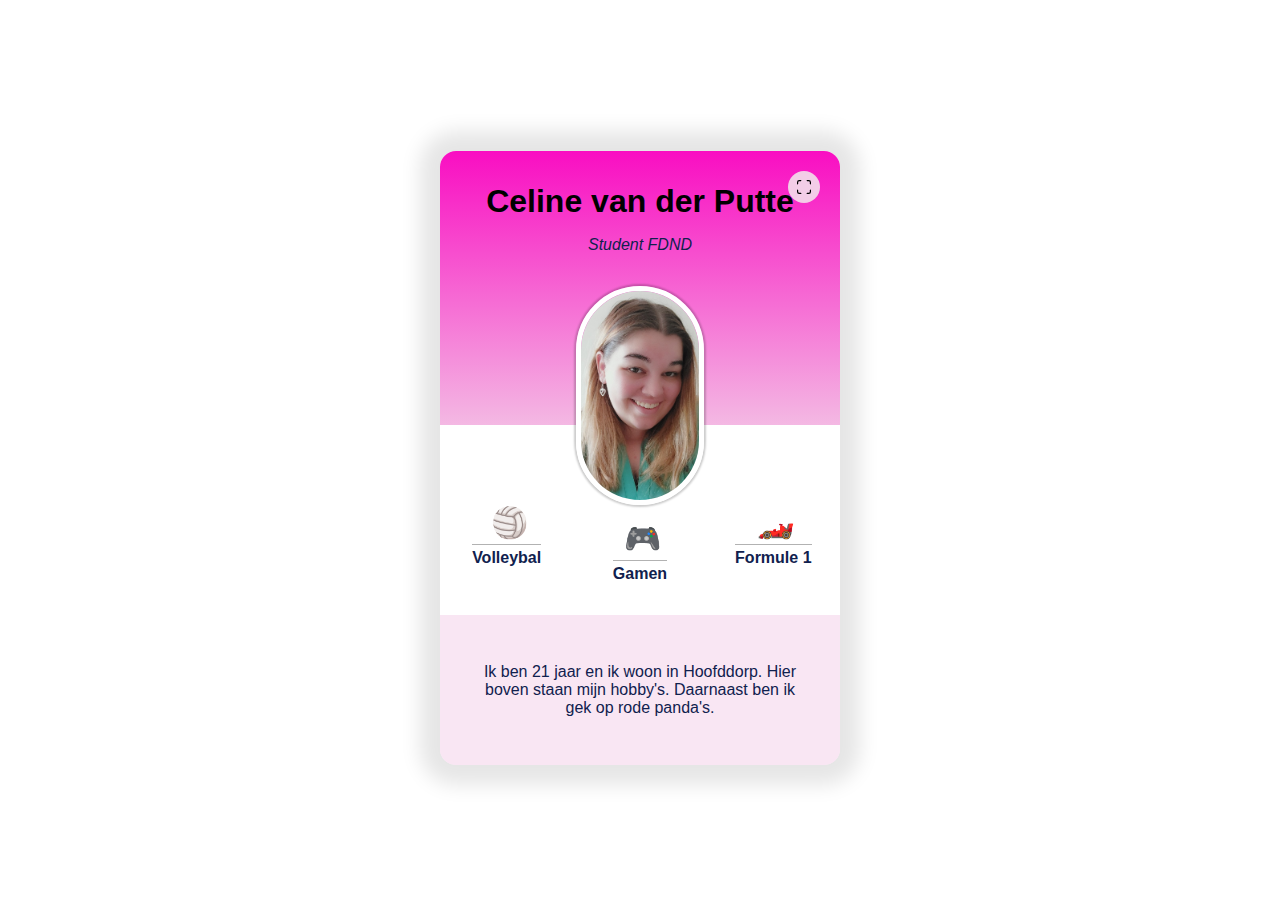
==== Versie 2/index.html @ e19e6f0d "Versie 2" ====
<!DOCTYPE html>
<html lang="en">
<head>
  <meta charset="UTF-8">
  <meta name="viewport" content="width=device-width, initial-scale=1.0">
  <title>Visitekaartje Celine van der Putte</title>
  <link rel="stylesheet" href="./styles/style.css">
</head>
<body>

<article>
  <header>
    <h1>Celine van der Putte</h1>
    <p><em>Student FDND</em></p>
    <button>
      <svg xmlns="http://www.w3.org/2000/svg" width="24" height="24" viewBox="0 0 24 24" stroke-width="1.5" stroke="#2c3e50" fill="none" stroke-linecap="round" stroke-linejoin="round">
        <path stroke="none" d="M0 0h24v24H0z" fill="none"/>
        <path d="M4 8v-2a2 2 0 0 1 2 -2h2" />
        <path d="M4 16v2a2 2 0 0 0 2 2h2" />
        <path d="M16 4h2a2 2 0 0 1 2 2v2" />
        <path d="M16 20h2a2 2 0 0 0 2 -2v-2" />
      </svg>

      <svg xmlns="http://www.w3.org/2000/svg" width="24" height="24" viewBox="0 0 24 24" stroke-width="1.5" stroke="red" fill="none" stroke-linecap="round" stroke-linejoin="round">
        <path stroke="none" d="M0 0h24v24H0z" fill="none"/>
        <path d="M15 19v-2a2 2 0 0 1 2 -2h2" />
        <path d="M15 5v2a2 2 0 0 0 2 2h2" />
        <path d="M5 15h2a2 2 0 0 1 2 2v2" />
        <path d="M5 9h2a2 2 0 0 0 2 -2v-2" />
      </svg>
    </button>

  </header>
  
  <img src="assets/Celine.jpg" alt="Foto van Celine van der Putte">

  <dl>
    <dt>Volleybal</dt><dd>🏐</dd>
    <dt>Gamen</dt><dd>🎮</dd>
    <dt>Formule 1</dt><dd>🏎️</dd>
  </dl>
  
  <p>Ik ben 21 jaar en ik woon in Hoofddorp. Hier boven staan mijn hobby's. Daarnaast ben ik gek op rode panda's.</p>
</article>

  <script src="./scripts/script.js"></script>
</body>
</html>
---- Versie 2/styles/style.css ----
* {
  box-sizing:border-box;
}

html {
  height:100vh;
}

body {
  height:100vh;
  font-family: 'Lucida Sans', 'Lucida Sans Regular', 'Lucida Grande', 'Lucida Sans Unicode', Geneva, Verdana, sans-serif;
  display:flex;
  justify-content:center;
  align-items:center;
  color:#10214e;
}

article {
  width:50vw;
  max-width: 25em;
  min-width:20em;
  display:flex;
  flex-direction:column;
  align-items:center;
  justify-content:flex-end;
  background: rgb(243, 205, 231);
  background: linear-gradient(0deg, rgba(243, 205, 231) 50%, #f90ec2 100%);
  box-shadow:0 0 20px 20px rgba(0,0,0,.1);
  border-radius:1rem;
  position: relative;
  transition:.25s;
}

header {
  display:flex;
  flex-direction:column;
  justify-content:center;
  align-items:center;
  justify-content:flex-end;
  
}

h1 {
  margin:2rem 0 1rem;
  color: rgb(0, 0, 0);
}

button {
  border:none;
  position: absolute;
  right:1rem;
  top:1rem;
  width:2.5rem;
  height:2.5rem;
  transform: scale(.8);
  background: rgb(243, 205, 231);
  border-radius:50%;
  padding:.25rem;
  transition:.25s;
}
button:focus {
  outline:none;
  background:#000000;
}
button:focus svg {
  stroke: rgba(243, 205, 231);
}

svg {
  stroke: #000000;
  position: absolute;
  top:calc(1.25rem - 12px);
  left:calc(1.25rem - 12px);
  transition-delay: .25s;
}
button svg:nth-of-type(2) {
  opacity:0;
  transition-delay: 0ms;
}

img {
  width:8em;
  border-radius:10em;
  border:5px solid #fff;
  box-shadow:0 0 2px 2px rgba(0,0,0,.2);
  position:relative;
  top:2rem;
  transition: 1s;
}

img:hover {
  transform: scale(1.15);
}

dl {
  width:100%;
  background: rgb(255,255,255);
  
  display:grid;
  grid-template-columns: 1fr 1fr 1fr;
  grid-template-areas:
    "html-dd css-dd js-dd"
    "html-dt css-dt js-dt"
    ;
  justify-items:center;
  align-items:start;
  padding:5rem 0 3rem;
  margin-top: -3rem;
  margin-bottom: 0;
  text-align: center;
}

dt{
  font-weight: bold;
  border-top: 1px solid rgba(0,0,0,0.3);
  padding-top: .25rem;
  margin-top: .25rem;
}
dt:nth-of-type(1){ grid-area: html-dt; }
dt:nth-of-type(2){ grid-area: css-dt; transform: translateY(1rem);}
dt:nth-of-type(3){ grid-area: js-dt; }

dd {
  margin:0;
  padding-left:.3rem;
  transition:.25s .3s;
  font-size: 30px;
}
dd:nth-of-type(2){  
  transform: translateY(1rem);
}

p { 
  margin:0
}

article > p {
  padding:3rem 2rem;
  margin-top: 0;
  background:rgba(255,255,255, 0.5);
  text-align:center;
  border-radius: 0 0 1rem 1rem;
  width:100%;
}

/* expand content */
body.expand {
  font-size:1.15em;
}

body.expand article {
  width:60vw;
  max-width: 60vw;
}

body.expand button svg:first-of-type {
  opacity:0;
  transition-delay: 0ms;
}

body.expand button svg:nth-of-type(2) {
  opacity:1;
  transition-delay:.25s;
}

body.expand dd {
  font-size: 1.75em;
}

body.expand img {
  width:9em;
}
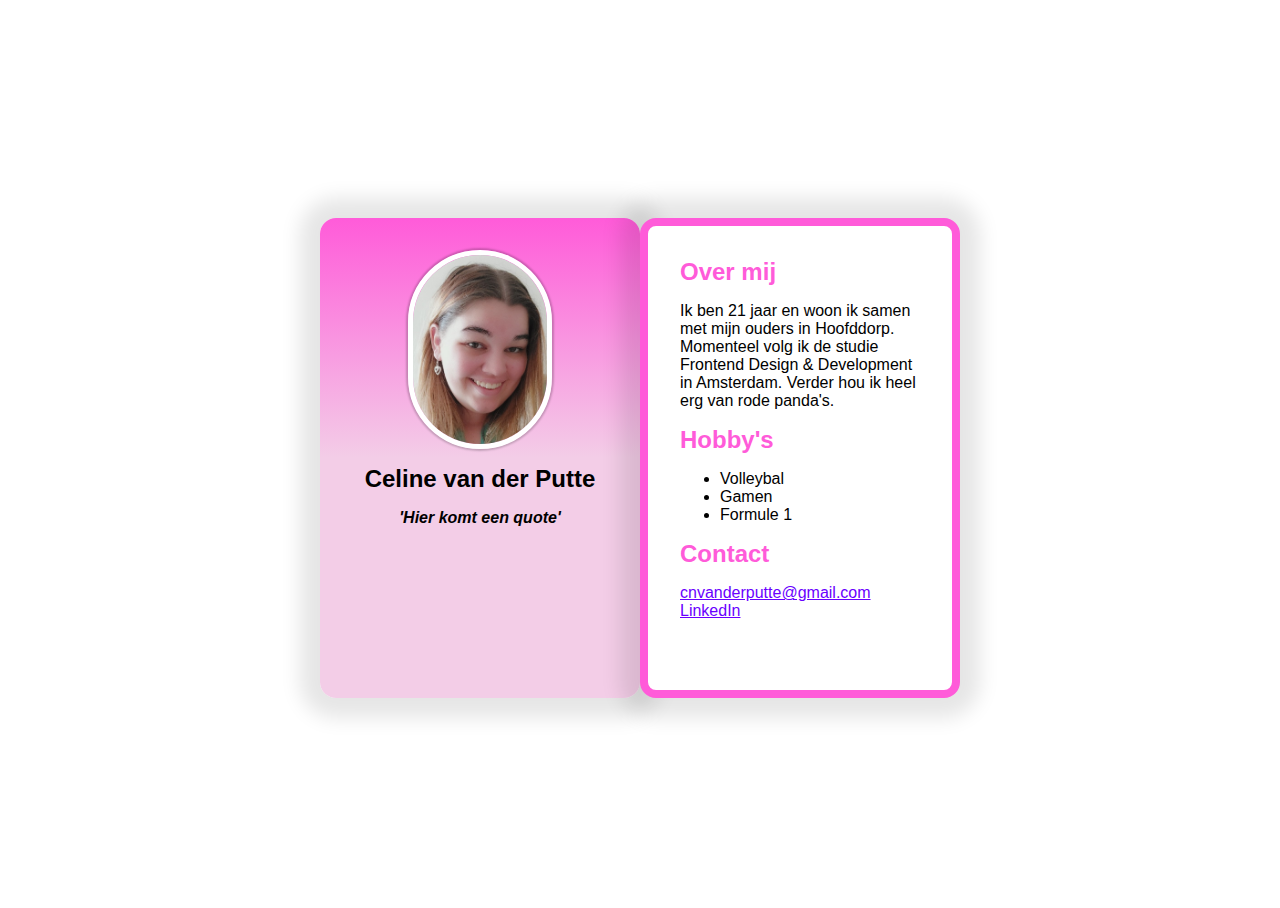
==== commit 2c6679de: "Aanpassingen" ====
--- a/Versie 2/index.html
+++ b/Versie 2/index.html
@@ -8,39 +8,32 @@
 </head>
 <body>
 
-<article>
-  <header>
-    <h1>Celine van der Putte</h1>
-    <p><em>Student FDND</em></p>
-    <button>
-      <svg xmlns="http://www.w3.org/2000/svg" width="24" height="24" viewBox="0 0 24 24" stroke-width="1.5" stroke="#2c3e50" fill="none" stroke-linecap="round" stroke-linejoin="round">
-        <path stroke="none" d="M0 0h24v24H0z" fill="none"/>
-        <path d="M4 8v-2a2 2 0 0 1 2 -2h2" />
-        <path d="M4 16v2a2 2 0 0 0 2 2h2" />
-        <path d="M16 4h2a2 2 0 0 1 2 2v2" />
-        <path d="M16 20h2a2 2 0 0 0 2 -2v-2" />
-      </svg>
-
-      <svg xmlns="http://www.w3.org/2000/svg" width="24" height="24" viewBox="0 0 24 24" stroke-width="1.5" stroke="red" fill="none" stroke-linecap="round" stroke-linejoin="round">
-        <path stroke="none" d="M0 0h24v24H0z" fill="none"/>
-        <path d="M15 19v-2a2 2 0 0 1 2 -2h2" />
-        <path d="M15 5v2a2 2 0 0 0 2 2h2" />
-        <path d="M5 15h2a2 2 0 0 1 2 2v2" />
-        <path d="M5 9h2a2 2 0 0 0 2 -2v-2" />
-      </svg>
-    </button>
-
-  </header>
-  
+<article class="front">
   <img src="assets/Celine.jpg" alt="Foto van Celine van der Putte">
 
-  <dl>
-    <dt>Volleybal</dt><dd>🏐</dd>
-    <dt>Gamen</dt><dd>🎮</dd>
-    <dt>Formule 1</dt><dd>🏎️</dd>
-  </dl>
-  
-  <p>Ik ben 21 jaar en ik woon in Hoofddorp. Hier boven staan mijn hobby's. Daarnaast ben ik gek op rode panda's.</p>
+  <header class="front">
+    <h1>Celine van der Putte</h1>
+    <h2>'Hier komt een quote'</h2>
+  </header>
+</article>
+
+<article class="back">
+  <header class="back">
+    <h1 class="back">Over mij</h1>
+      <p>Ik ben 21 jaar en woon ik samen met mijn ouders in Hoofddorp. 
+        Momenteel volg ik de studie Frontend Design & Development in Amsterdam. 
+        Verder hou ik heel erg van rode panda's.</p>
+    <h1 class="back">Hobby's</h1>
+      <ul>
+        <li>Volleybal</li>
+        <li>Gamen</li>
+        <li>Formule 1</li>
+      </ul>
+    <h1 class="back">Contact</h1>
+    <p><a href="cnvanderputte@gmail.com">cnvanderputte@gmail.com </a><br>
+    <a href="https://www.linkedin.com/in/celine-van-der-putte-a12798197/">LinkedIn</a>
+    </p>
+  </header>
 </article>
 
   <script src="./scripts/script.js"></script>
--- a/Versie 2/styles/style.css
+++ b/Versie 2/styles/style.css
@@ -1,5 +1,6 @@
 * {
   box-sizing:border-box;
+  font-family: 'Lucida Sans', 'Lucida Sans Regular', 'Lucida Grande', 'Lucida Sans Unicode', Geneva, Verdana, sans-serif;
 }
 
 html {
@@ -8,130 +9,65 @@
 
 body {
   height:100vh;
-  font-family: 'Lucida Sans', 'Lucida Sans Regular', 'Lucida Grande', 'Lucida Sans Unicode', Geneva, Verdana, sans-serif;
   display:flex;
   justify-content:center;
   align-items:center;
-  color:#10214e;
 }
 
-article {
-  width:50vw;
-  max-width: 25em;
-  min-width:20em;
-  display:flex;
-  flex-direction:column;
-  align-items:center;
-  justify-content:flex-end;
-  background: rgb(243, 205, 231);
-  background: linear-gradient(0deg, rgba(243, 205, 231) 50%, #f90ec2 100%);
+article.front {
+  width: 20em;
+  height: 30em;
+  background: linear-gradient(0deg, rgba(243, 205, 231) 50%, #ff5bd9 100%);
   box-shadow:0 0 20px 20px rgba(0,0,0,.1);
   border-radius:1rem;
   position: relative;
-  transition:.25s;
 }
 
-header {
-  display:flex;
-  flex-direction:column;
-  justify-content:center;
-  align-items:center;
-  justify-content:flex-end;
-  
+article.back {
+  width: 20em;
+  height: 30em;
+  background-color: #fff;
+  box-shadow:0 0 20px 20px rgba(0,0,0,.1);
+  border-radius:1rem;
+  position: relative;
+  border: #ff5bd9 solid 0.5em;
+}
+
+header.front {
+  text-align: center;
+}
+
+header.back {
+  margin: 2em;
 }
 
 h1 {
-  margin:2rem 0 1rem;
-  color: rgb(0, 0, 0);
+  font-size: 1.5em;
 }
 
-button {
-  border:none;
-  position: absolute;
-  right:1rem;
-  top:1rem;
-  width:2.5rem;
-  height:2.5rem;
-  transform: scale(.8);
-  background: rgb(243, 205, 231);
-  border-radius:50%;
-  padding:.25rem;
-  transition:.25s;
-}
-button:focus {
-  outline:none;
-  background:#000000;
-}
-button:focus svg {
-  stroke: rgba(243, 205, 231);
+h1.back {
+  color:#ff5bd9
 }
 
-svg {
-  stroke: #000000;
-  position: absolute;
-  top:calc(1.25rem - 12px);
-  left:calc(1.25rem - 12px);
-  transition-delay: .25s;
-}
-button svg:nth-of-type(2) {
-  opacity:0;
-  transition-delay: 0ms;
+h2 {
+  font-size: 1em;
+  font-style: italic;
 }
 
 img {
-  width:8em;
-  border-radius:10em;
+  width:9em;
+  border-radius:5em;
   border:5px solid #fff;
   box-shadow:0 0 2px 2px rgba(0,0,0,.2);
-  position:relative;
-  top:2rem;
   transition: 1s;
+  margin-top: 2em;
+  margin-left: auto;
+  margin-right: auto;
+  display: block;
 }
 
 img:hover {
   transform: scale(1.15);
-}
-
-dl {
-  width:100%;
-  background: rgb(255,255,255);
-  
-  display:grid;
-  grid-template-columns: 1fr 1fr 1fr;
-  grid-template-areas:
-    "html-dd css-dd js-dd"
-    "html-dt css-dt js-dt"
-    ;
-  justify-items:center;
-  align-items:start;
-  padding:5rem 0 3rem;
-  margin-top: -3rem;
-  margin-bottom: 0;
-  text-align: center;
-}
-
-dt{
-  font-weight: bold;
-  border-top: 1px solid rgba(0,0,0,0.3);
-  padding-top: .25rem;
-  margin-top: .25rem;
-}
-dt:nth-of-type(1){ grid-area: html-dt; }
-dt:nth-of-type(2){ grid-area: css-dt; transform: translateY(1rem);}
-dt:nth-of-type(3){ grid-area: js-dt; }
-
-dd {
-  margin:0;
-  padding-left:.3rem;
-  transition:.25s .3s;
-  font-size: 30px;
-}
-dd:nth-of-type(2){  
-  transform: translateY(1rem);
-}
-
-p { 
-  margin:0
 }
 
 article > p {
@@ -143,30 +79,10 @@
   width:100%;
 }
 
-/* expand content */
-body.expand {
-  font-size:1.15em;
+li {
+  text-align: left;
 }
 
-body.expand article {
-  width:60vw;
-  max-width: 60vw;
-}
-
-body.expand button svg:first-of-type {
-  opacity:0;
-  transition-delay: 0ms;
-}
-
-body.expand button svg:nth-of-type(2) {
-  opacity:1;
-  transition-delay:.25s;
-}
-
-body.expand dd {
-  font-size: 1.75em;
-}
-
-body.expand img {
-  width:9em;
-}
+a {
+  color: rgb(106, 0, 255);
+}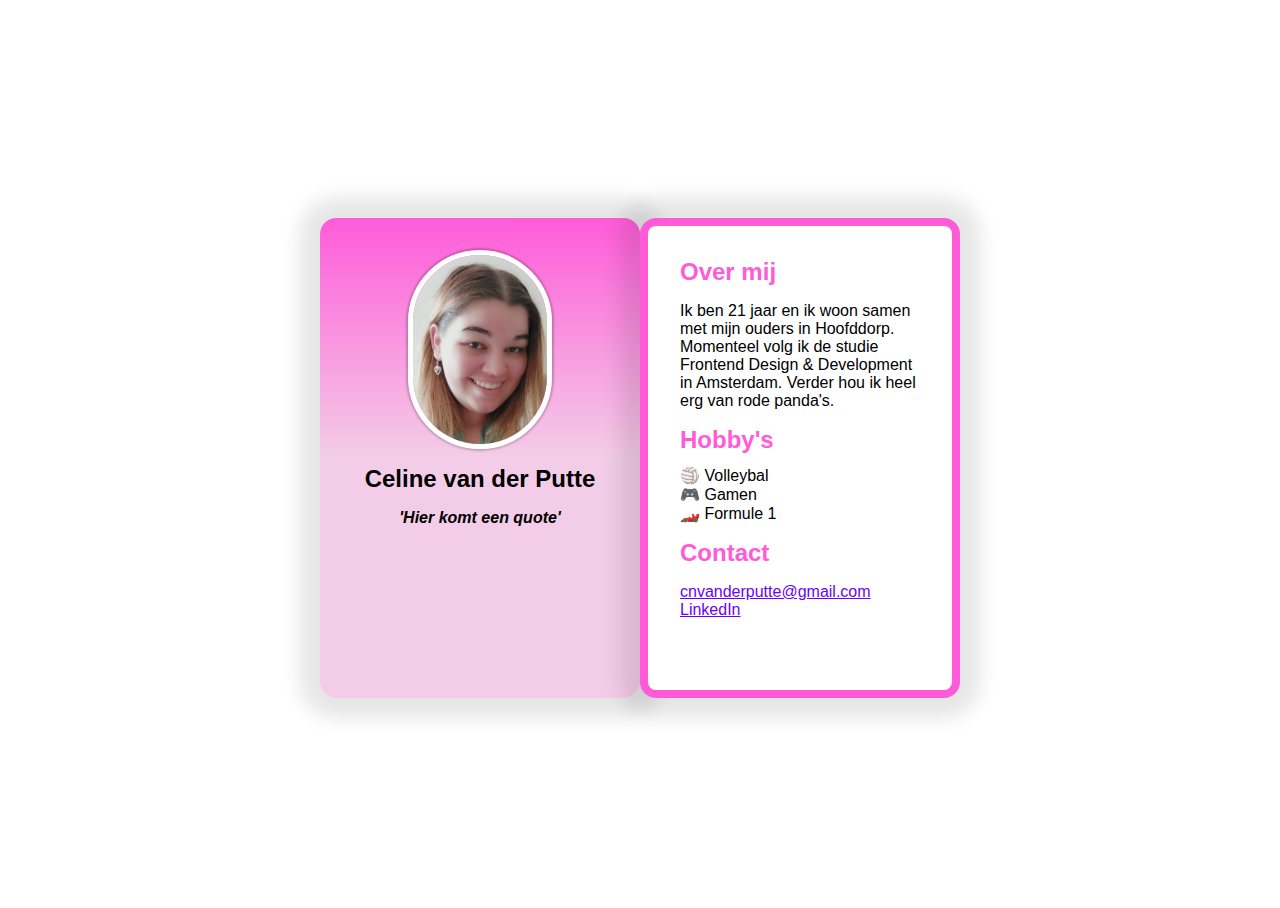
==== commit 0f988b2c: "Differentiatiedag" ====
--- a/Versie 2/index.html
+++ b/Versie 2/index.html
@@ -20,17 +20,17 @@
 <article class="back">
   <header class="back">
     <h1 class="back">Over mij</h1>
-      <p>Ik ben 21 jaar en woon ik samen met mijn ouders in Hoofddorp. 
+      <p>Ik ben 21 jaar en ik woon samen met mijn ouders in Hoofddorp. 
         Momenteel volg ik de studie Frontend Design & Development in Amsterdam. 
         Verder hou ik heel erg van rode panda's.</p>
     <h1 class="back">Hobby's</h1>
       <ul>
-        <li>Volleybal</li>
-        <li>Gamen</li>
-        <li>Formule 1</li>
+        <li>🏐 Volleybal</li>
+        <li>🎮 Gamen</li>
+        <li>🏎️ Formule 1</li>
       </ul>
     <h1 class="back">Contact</h1>
-    <p><a href="cnvanderputte@gmail.com">cnvanderputte@gmail.com </a><br>
+    <p><a href="cnvanderputte@gmail.com">cnvanderputte@gmail.com </a>
     <a href="https://www.linkedin.com/in/celine-van-der-putte-a12798197/">LinkedIn</a>
     </p>
   </header>
--- a/Versie 2/styles/style.css
+++ b/Versie 2/styles/style.css
@@ -46,7 +46,8 @@
 }
 
 h1.back {
-  color:#ff5bd9
+  color:#ff5bd9;
+  margin-bottom: 0.5em;
 }
 
 h2 {
@@ -79,10 +80,14 @@
   width:100%;
 }
 
-li {
+ul {
   text-align: left;
+  margin: 0;
+  padding-left: 0;
+  list-style: none;
 }
 
 a {
   color: rgb(106, 0, 255);
+  display: block;
 }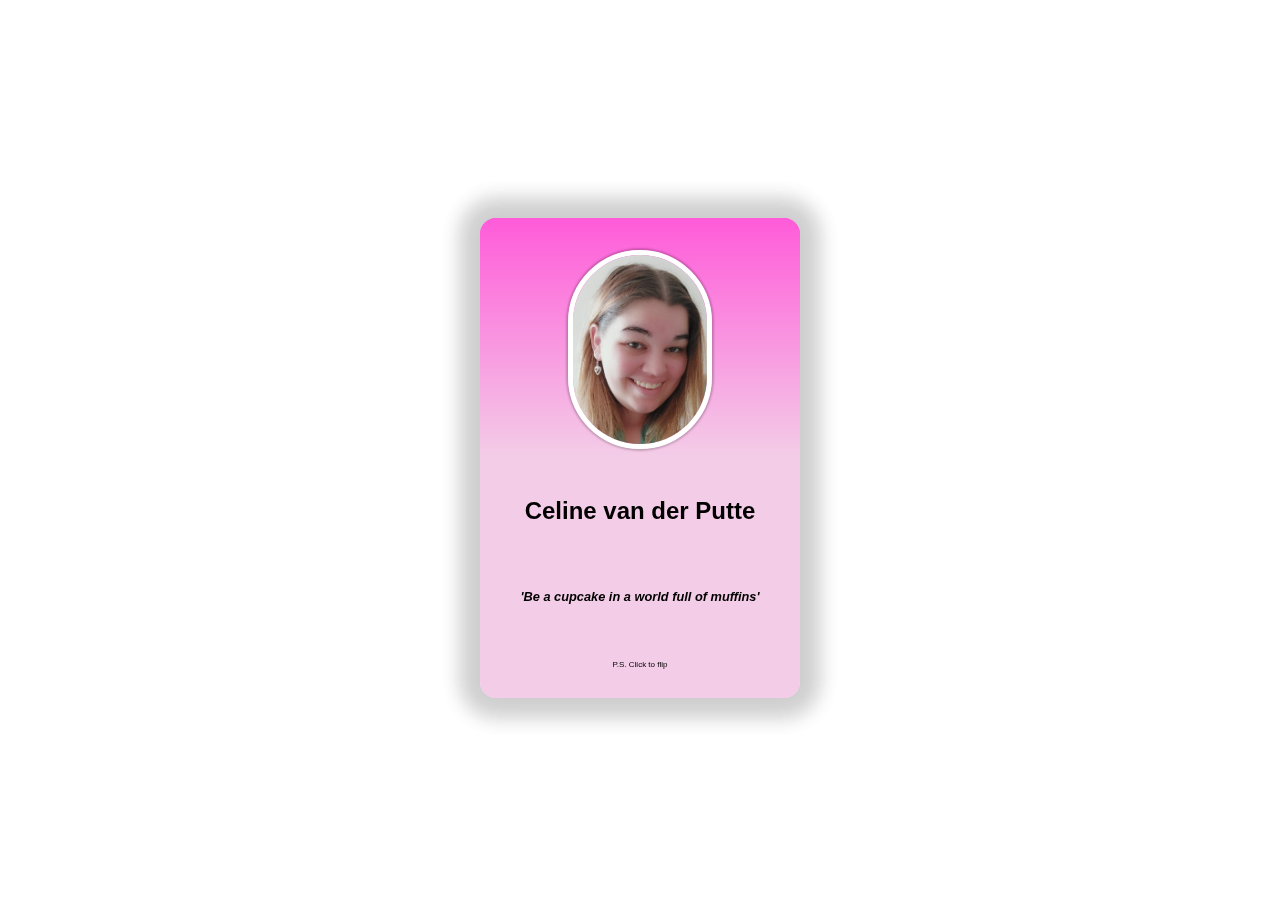
==== commit 78894508: "Zo goed als af" ====
--- a/Versie 2/index.html
+++ b/Versie 2/index.html
@@ -7,35 +7,36 @@
   <link rel="stylesheet" href="./styles/style.css">
 </head>
 <body>
-
-<article class="front">
-  <img src="assets/Celine.jpg" alt="Foto van Celine van der Putte">
-
-  <header class="front">
-    <h1>Celine van der Putte</h1>
-    <h2>'Hier komt een quote'</h2>
-  </header>
-</article>
-
-<article class="back">
-  <header class="back">
-    <h1 class="back">Over mij</h1>
-      <p>Ik ben 21 jaar en ik woon samen met mijn ouders in Hoofddorp. 
-        Momenteel volg ik de studie Frontend Design & Development in Amsterdam. 
-        Verder hou ik heel erg van rode panda's.</p>
-    <h1 class="back">Hobby's</h1>
-      <ul>
-        <li>🏐 Volleybal</li>
-        <li>🎮 Gamen</li>
-        <li>🏎️ Formule 1</li>
-      </ul>
-    <h1 class="back">Contact</h1>
-    <p><a href="cnvanderputte@gmail.com">cnvanderputte@gmail.com </a>
-    <a href="https://www.linkedin.com/in/celine-van-der-putte-a12798197/">LinkedIn</a>
-    </p>
-  </header>
-</article>
-
+  <div class="business-card">
+    <article class="front">
+      <img src="assets/Celine.jpg" alt="Foto van Celine van der Putte">
+    
+      <header class="front">
+        <h1>Celine van der Putte</h1>
+        <h2>'Be a cupcake in a world full of muffins'</h2>
+        <p class="ps">P.S. Click to flip</p>
+      </header>
+    </article>
+    
+    <article class="back">
+      <header class="back">
+        <h1 class="back">Over mij</h1>
+          <p>Ik ben 21 jaar en ik woon samen met mijn ouders in Hoofddorp. 
+            Momenteel volg ik de studie Frontend Design & Development in Amsterdam. 
+            Verder hou ik heel erg van rode panda's.</p>
+        <h1 class="back">Hobby's</h1>
+          <ul>
+            <li>🏐 Volleybal</li>
+            <li>🎮 Gamen</li>
+            <li>🏎️ Formule 1</li>
+          </ul>
+        <h1 class="back">Contact</h1>
+        <p><a href="cnvanderputte@gmail.com">cnvanderputte@gmail.com </a>
+        <a href="https://www.linkedin.com/in/celine-van-der-putte-a12798197/">LinkedIn</a>
+        </p>
+      </header>
+    </article>
+  </div>
   <script src="./scripts/script.js"></script>
 </body>
 </html>
--- a/Versie 2/styles/style.css
+++ b/Versie 2/styles/style.css
@@ -8,10 +8,27 @@
 }
 
 body {
-  height:100vh;
+  perspective: 600px;
+}
+
+.business-card {
+  transform-style: preserve-3d;
+  position: relative;
   display:flex;
   justify-content:center;
   align-items:center;
+  height:100vh;
+  transition: transform 1s;
+  width: max-content;
+  margin: auto;
+}
+
+.business-card.flip {
+  transform: rotateY(180deg);
+}
+
+.business-card.flip article.back {
+  pointer-events: all;
 }
 
 article.front {
@@ -21,24 +38,40 @@
   box-shadow:0 0 20px 20px rgba(0,0,0,.1);
   border-radius:1rem;
   position: relative;
+  z-index: 1;
+  backface-visibility: hidden;
 }
 
 article.back {
   width: 20em;
   height: 30em;
-  background-color: #fff;
+  background: linear-gradient(0deg, rgba(243, 205, 231) 50%, #ff5bd9 100%);
   box-shadow:0 0 20px 20px rgba(0,0,0,.1);
   border-radius:1rem;
-  position: relative;
-  border: #ff5bd9 solid 0.5em;
+  position: absolute;
+  transform: rotateY(180deg);
+  pointer-events: none;
+}
+
+article.back::before {
+  content: '';
+  position: absolute;
+  top: 0.5rem;
+  left: 0.5rem;
+  right: 0.5rem;
+  bottom: 0.5rem;
+  background-color: #fff;
+  border-radius:0.5rem;
 }
 
 header.front {
   text-align: center;
+  margin-top: 3rem;
 }
 
 header.back {
   margin: 2em;
+  position: relative;
 }
 
 h1 {
@@ -51,8 +84,9 @@
 }
 
 h2 {
-  font-size: 1em;
+  font-size: 0.8em;
   font-style: italic;
+  margin-top: 4rem;
 }
 
 img {
@@ -90,4 +124,9 @@
 a {
   color: rgb(106, 0, 255);
   display: block;
+}
+
+p.ps {
+  font-size: 0.5rem;
+  margin-top: 3.5rem;
 }